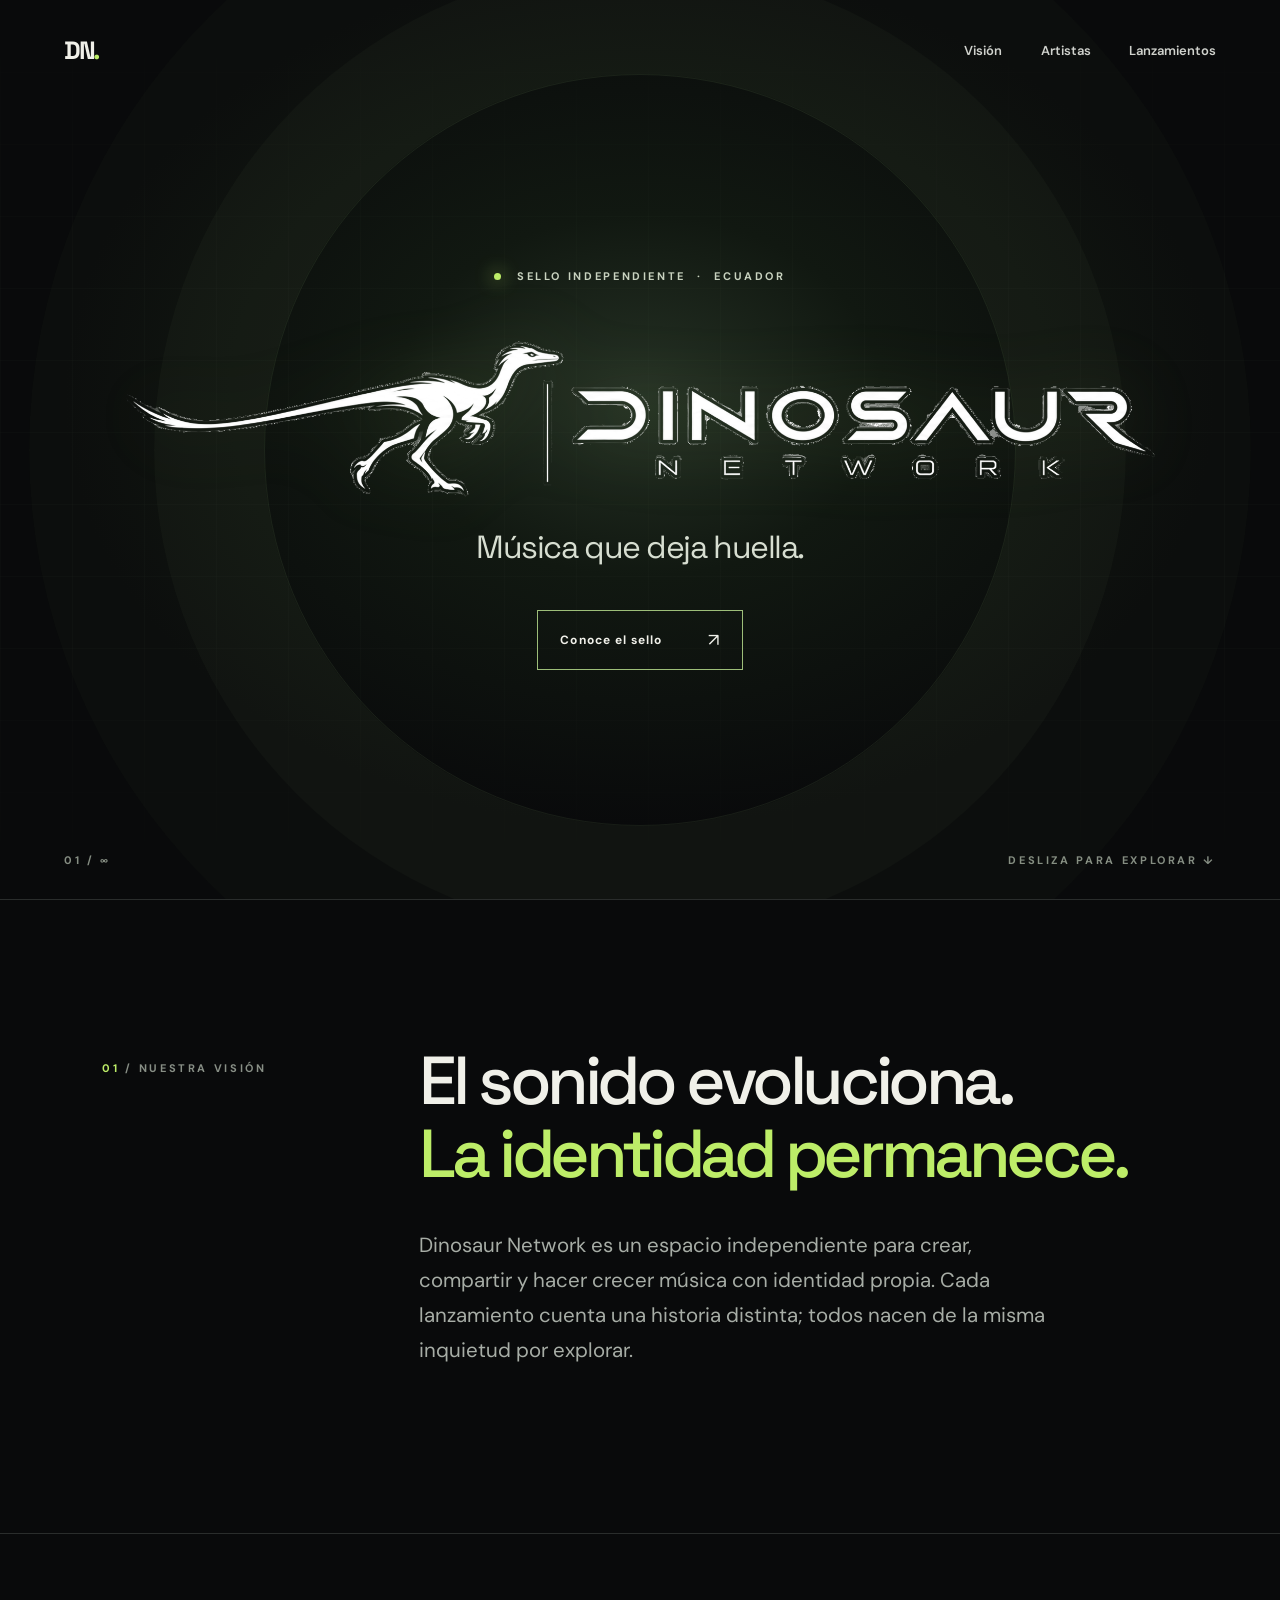
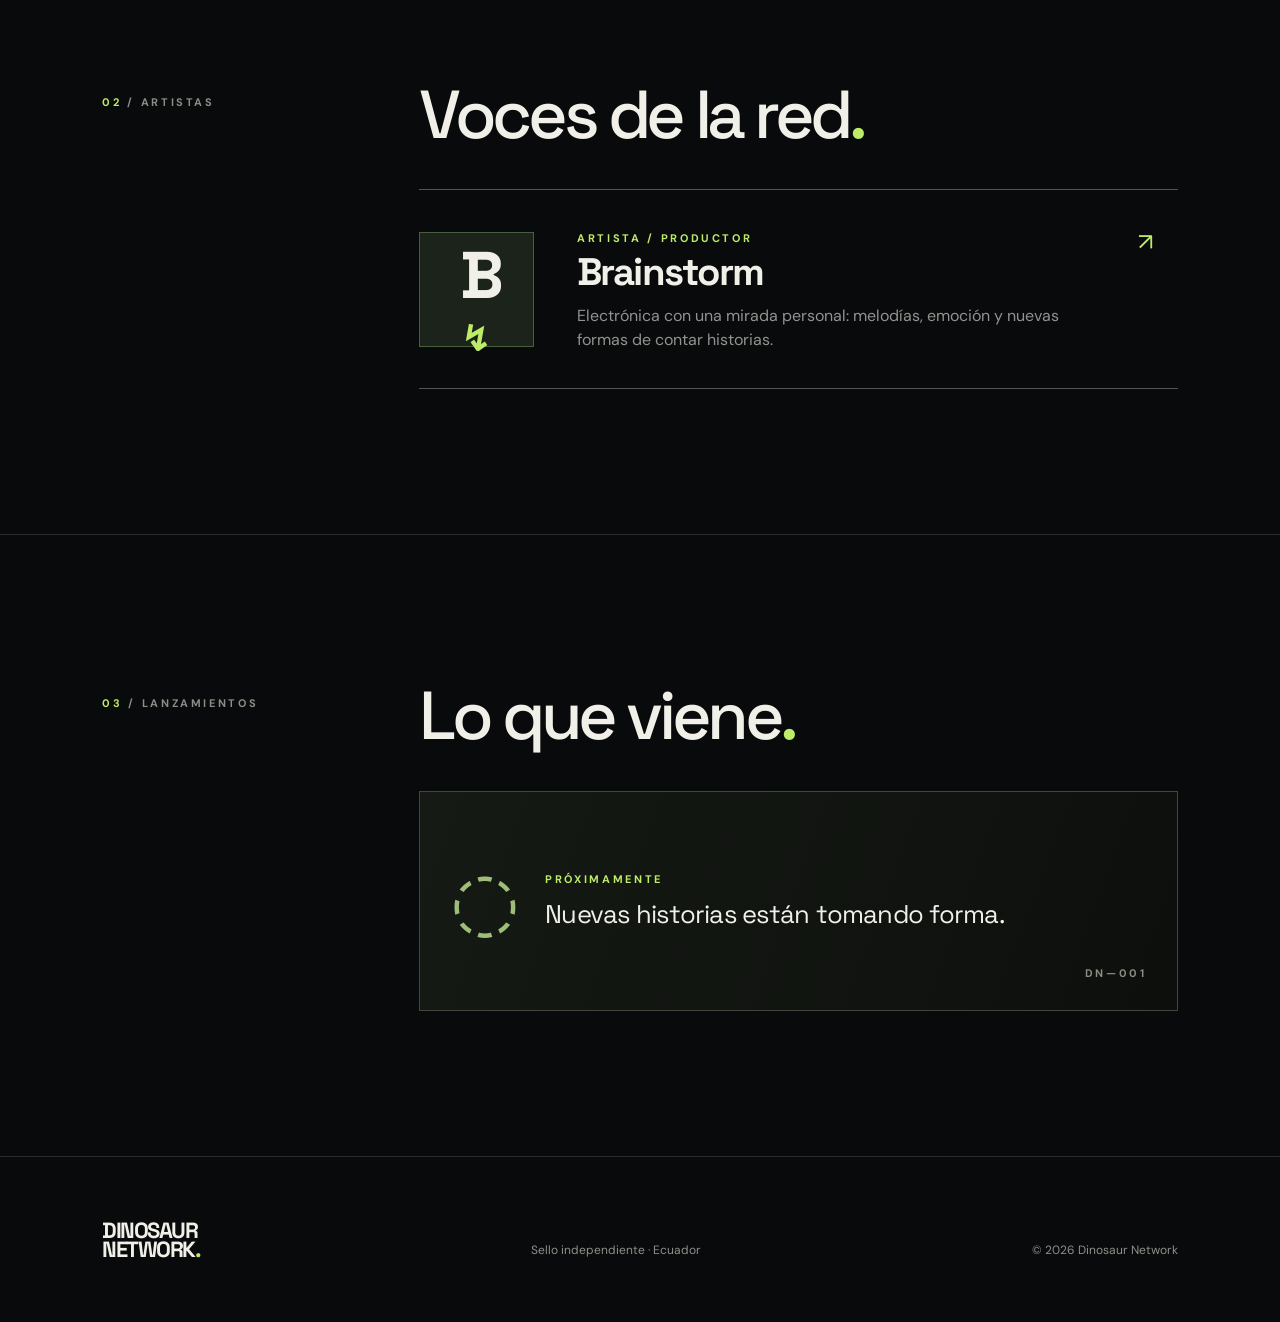
==== index.html @ eb160819 "Add files via upload" ====
<!doctype html>
<html lang="es">
<head>
  <meta charset="utf-8">
  <meta name="viewport" content="width=device-width, initial-scale=1">
  <meta name="theme-color" content="#090a0b">
  <meta name="description" content="Dinosaur Network, un sello independiente para música que deja huella.">
  <title>Dinosaur Network — Sello independiente</title>
  <link rel="icon" href="assets/favicon.svg" type="image/svg+xml">
  <link rel="stylesheet" href="styles.css">
</head>
<body>
  <header class="site-header">
    <a class="brand" href="#inicio" aria-label="Dinosaur Network, inicio">DN<span class="brand-dot">.</span></a>
    <nav aria-label="Navegación principal">
      <a href="#vision">Visión</a><a href="#artistas">Artistas</a><a href="#lanzamientos">Lanzamientos</a>
    </nav>
  </header>

  <main>
    <section class="hero" id="inicio" aria-labelledby="hero-title">
      <div class="hero-grid" aria-hidden="true"></div>
      <div class="hero-content">
        <p class="eyebrow"><span class="signal"></span> SELLO INDEPENDIENTE &nbsp;·&nbsp; ECUADOR</p>
        <h1 id="hero-title" class="sr-only">Dinosaur Network</h1>
        <img class="hero-logo" src="assets/dinosaur-network.png" alt="Dinosaur Network" width="2048" height="345">
        <p class="hero-line">Música que deja huella.</p>
        <a class="button" href="#vision">Conoce el sello <span aria-hidden="true">↗</span></a>
      </div>
      <span class="hero-index" aria-hidden="true">01 / ∞</span>
      <span class="hero-scroll" aria-hidden="true">DESLIZA PARA EXPLORAR ↓</span>
    </section>

    <section class="section vision" id="vision" aria-labelledby="vision-title">
      <div class="section-label"><span>01</span> / NUESTRA VISIÓN</div>
      <div class="section-body">
        <h2 id="vision-title">El sonido evoluciona.<br><em>La identidad permanece.</em></h2>
        <p>Dinosaur Network es un espacio independiente para crear, compartir y hacer crecer música con identidad propia. Cada lanzamiento cuenta una historia distinta; todos nacen de la misma inquietud por explorar.</p>
      </div>
    </section>

    <section class="section roster" id="artistas" aria-labelledby="artists-title">
      <div class="section-label"><span>02</span> / ARTISTAS</div>
      <div class="section-body">
        <h2 id="artists-title">Voces de la red<span class="accent">.</span></h2>
        <article class="artist-card">
          <div class="artist-mark" aria-hidden="true">B<span>↯</span></div>
          <div><span class="card-kicker">ARTISTA / PRODUCTOR</span><h3>Brainstorm</h3><p>Electrónica con una mirada personal: melodías, emoción y nuevas formas de contar historias.</p></div>
          <span class="card-arrow" aria-hidden="true">↗</span>
        </article>
      </div>
    </section>

    <section class="section releases" id="lanzamientos" aria-labelledby="releases-title">
      <div class="section-label"><span>03</span> / LANZAMIENTOS</div>
      <div class="section-body">
        <h2 id="releases-title">Lo que viene<span class="accent">.</span></h2>
        <div class="release-placeholder"><span class="release-symbol" aria-hidden="true">◌</span><div><p class="card-kicker">PRÓXIMAMENTE</p><p>Nuevas historias están tomando forma.</p></div><span class="release-number">DN—001</span></div>
      </div>
    </section>
  </main>

  <footer><a href="#inicio" class="footer-brand">DINOSAUR<br>NETWORK<span class="accent">.</span></a><span>Sello independiente · Ecuador</span><span>© <span id="year">2026</span> Dinosaur Network</span></footer>
  <script src="script.js" defer></script>
</body>
</html>
---- styles.css ----
@import url('https://fonts.googleapis.com/css2?family=DM+Sans:wght@400;500;600;700&family=Space+Grotesk:wght@400;500;600;700&display=swap');
:root{color-scheme:dark;--bg:#090a0b;--ink:#f0f0e9;--muted:#91938f;--line:#2a2d2c;--acid:#bded68}*{box-sizing:border-box}html{scroll-behavior:smooth}body{margin:0;background:var(--bg);color:var(--ink);font-family:'DM Sans',Arial,sans-serif}a{color:inherit;text-decoration:none}a:focus-visible{outline:2px solid var(--acid);outline-offset:5px}.sr-only{position:absolute;width:1px;height:1px;padding:0;margin:-1px;overflow:hidden;clip:rect(0,0,0,0);white-space:nowrap;border:0}.site-header{position:absolute;z-index:2;top:0;left:0;width:100%;display:flex;justify-content:space-between;align-items:center;padding:34px clamp(24px,5vw,80px)}.brand{font-family:'Space Grotesk',sans-serif;font-size:25px;font-weight:700;letter-spacing:-.1em}.brand-dot,.accent{color:var(--acid)}nav{display:flex;gap:clamp(20px,3vw,48px);font-size:13px;font-weight:600;color:#d0d2cd}nav a:hover{color:var(--acid)}.hero{min-height:760px;min-height:100svh;position:relative;display:grid;align-items:center;overflow:hidden;border-bottom:1px solid var(--line);padding:140px clamp(24px,8vw,140px) 100px;background:radial-gradient(ellipse 45% 48% at 50% 44%,#253124 0%,#111811 42%,transparent 100%),var(--bg)}.hero-grid{position:absolute;inset:0;opacity:.22;background-image:linear-gradient(#60715a30 1px,transparent 1px),linear-gradient(90deg,#60715a30 1px,transparent 1px);background-size:72px 72px;mask-image:linear-gradient(to bottom,transparent,#000 30%,#000 70%,transparent)}.hero:after{content:'';position:absolute;width:60vw;height:60vw;max-width:750px;max-height:750px;border:1px solid #b9e99816;border-radius:50%;top:50%;left:50%;transform:translate(-50%,-50%);box-shadow:0 0 0 110px #b9e99806,0 0 0 235px #b9e99804;pointer-events:none}.hero-content{position:relative;z-index:1;width:min(100%,1050px);margin:auto;text-align:center}.eyebrow,.section-label,.card-kicker,.hero-index,.hero-scroll,.release-number{font-size:11px;font-weight:700;letter-spacing:.24em}.eyebrow{color:#c8d2bf;margin:0 0 48px}.signal{display:inline-block;width:7px;height:7px;border-radius:50%;background:var(--acid);margin-right:10px;box-shadow:0 0 18px var(--acid)}.hero-logo{display:block;width:100%;height:auto;filter:drop-shadow(0 0 35px #a3cc7130)}.hero-line{font-family:'Space Grotesk',sans-serif;font-size:clamp(19px,2.7vw,32px);letter-spacing:-.045em;color:#d7ded1;margin:20px 0 43px}.button{display:inline-flex;align-items:center;gap:45px;border:1px solid #9dbe79;padding:17px 22px;font-size:12px;font-weight:700;letter-spacing:.09em;transition:background .2s,color .2s}.button:hover{background:var(--acid);color:#101510}.button span{font-size:18px;font-weight:400}.hero-index,.hero-scroll{position:absolute;bottom:32px;color:#858d82}.hero-index{left:clamp(24px,5vw,80px)}.hero-scroll{right:clamp(24px,5vw,80px)}.section{display:grid;grid-template-columns:minmax(190px,1fr) minmax(0,3fr);gap:5vw;max-width:1600px;margin:auto;padding:145px clamp(24px,8vw,140px);border-bottom:1px solid var(--line)}.section-label{padding-top:16px;color:#888f86;white-space:nowrap}.section-label span{color:var(--acid)}.section h2{font-family:'Space Grotesk',sans-serif;font-size:clamp(38px,5.3vw,76px);letter-spacing:-.065em;line-height:1.07;font-weight:500;margin:0 0 38px}.vision h2 em{font-style:normal;color:var(--acid)}.vision p{max-width:640px;color:#a7ada6;font-size:clamp(17px,1.6vw,21px);line-height:1.7}.artist-card{border-top:1px solid #51564e;border-bottom:1px solid #51564e;display:grid;grid-template-columns:130px 1fr 40px;gap:28px;align-items:center;padding:36px 0}.artist-mark{width:115px;height:115px;background:#1c231b;border:1px solid #485e3e;display:grid;place-items:center;font-family:'Space Grotesk';font-size:66px;font-weight:700;letter-spacing:-.15em}.artist-mark span{color:var(--acid);font-size:35px;margin-left:-12px}.card-kicker{color:var(--acid);margin:0 0 12px}.artist-card h3{font-family:'Space Grotesk';font-size:clamp(30px,3vw,44px);margin:0 0 8px;letter-spacing:-.05em}.artist-card p:not(.card-kicker){color:var(--muted);line-height:1.5;margin:0;max-width:490px}.card-arrow{align-self:start;color:var(--acid);font-size:24px}.release-placeholder{min-height:220px;border:1px solid #41473e;padding:30px;display:flex;gap:25px;align-items:center;background:linear-gradient(110deg,#151a14,#0d0f0c)}.release-symbol{font-size:80px;font-weight:300;color:#9dbd78}.release-placeholder p:not(.card-kicker){font-family:'Space Grotesk';font-size:clamp(20px,2vw,28px);margin:0;letter-spacing:-.03em}.release-number{margin-left:auto;align-self:flex-end;color:#868f80;white-space:nowrap}footer{display:flex;justify-content:space-between;align-items:end;gap:24px;padding:64px clamp(24px,8vw,140px);font-size:12px;color:#8c928b}.footer-brand{font-family:'Space Grotesk';font-size:22px;line-height:.85;font-weight:700;letter-spacing:-.07em;color:var(--ink)}@media(max-width:750px){.site-header{padding:25px 24px}nav{gap:14px;font-size:11px}nav a:first-child{display:none}.hero{min-height:680px;min-height:100svh;padding:130px 24px 80px}.eyebrow{font-size:9px;letter-spacing:.14em;margin-bottom:30px}.hero-line{margin:22px 0 34px}.hero-scroll{display:none}.section{display:block;padding:90px 24px}.section-label{margin-bottom:35px}.artist-card{grid-template-columns:75px 1fr;gap:18px}.artist-mark{width:75px;height:75px;font-size:44px}.artist-mark span{font-size:24px}.card-arrow{display:none}.release-placeholder{padding:20px;gap:15px}.release-symbol{font-size:50px}.release-number{display:none}footer{padding:50px 24px;display:grid;gap:28px}}@media(prefers-reduced-motion:reduce){html{scroll-behavior:auto}.button{transition:none}}
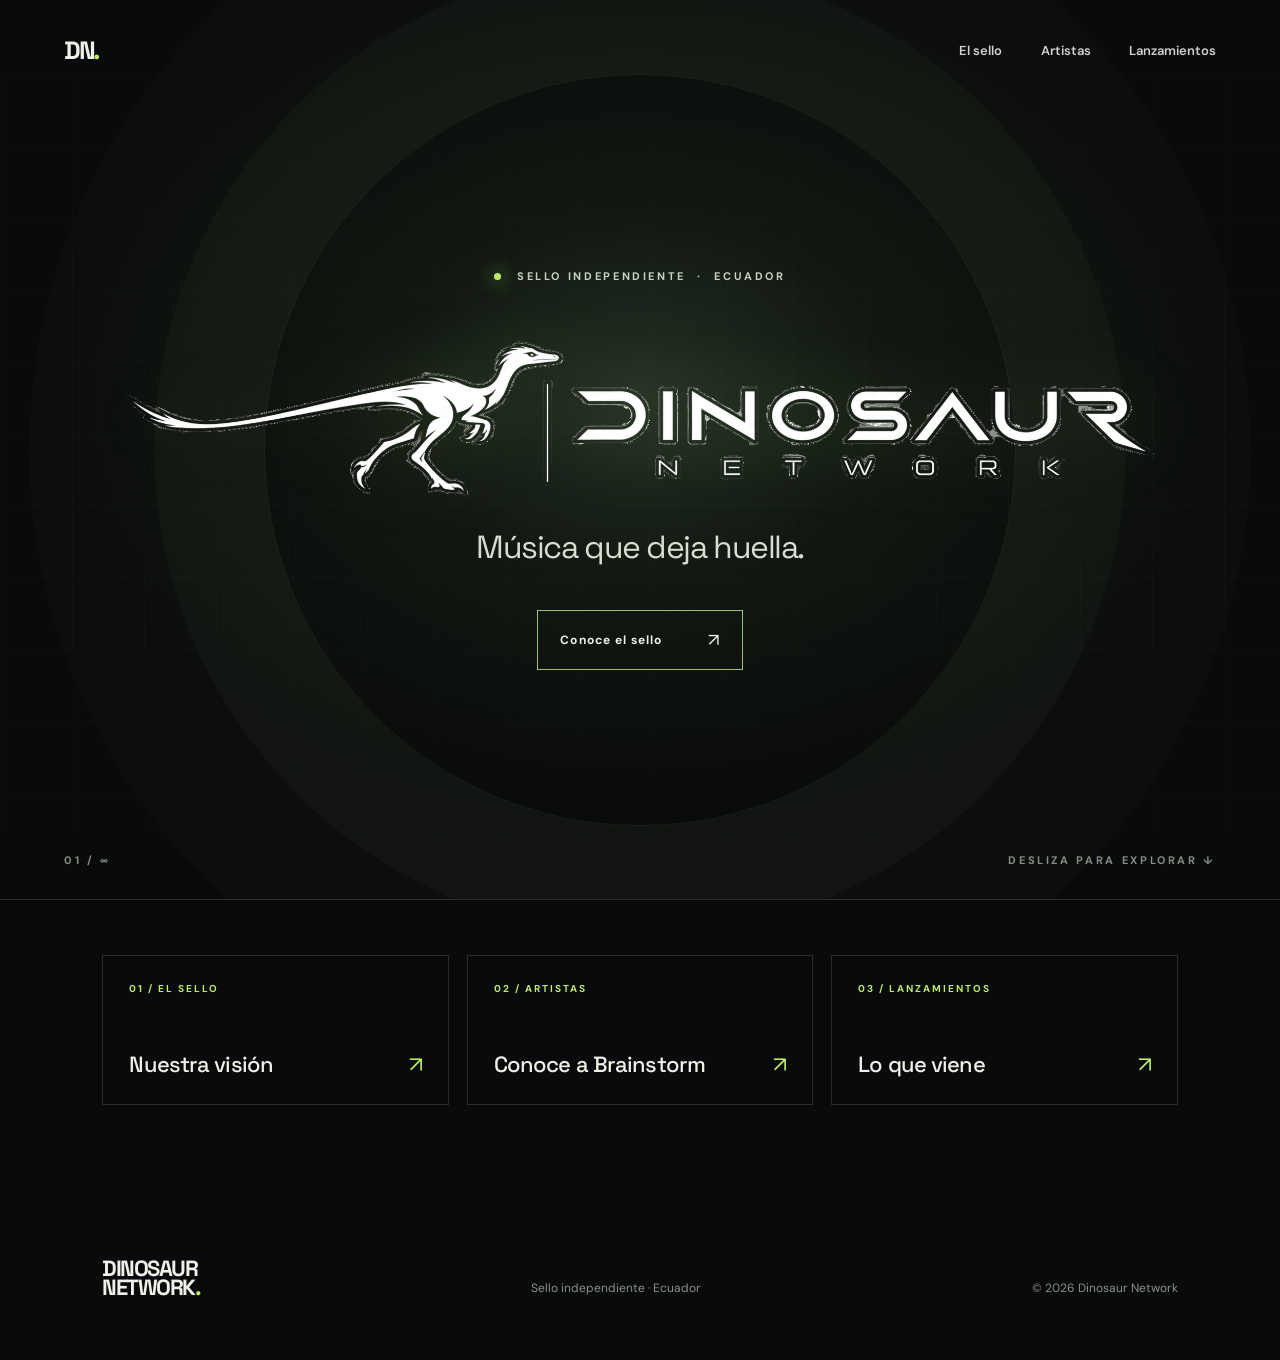
==== commit b87641c6: "Add files via upload" ====
--- a/index.html
+++ b/index.html
@@ -11,9 +11,9 @@
 </head>
 <body>
   <header class="site-header">
-    <a class="brand" href="#inicio" aria-label="Dinosaur Network, inicio">DN<span class="brand-dot">.</span></a>
+    <a class="brand" href="index.html" aria-label="Dinosaur Network, inicio">DN<span class="brand-dot">.</span></a>
     <nav aria-label="Navegación principal">
-      <a href="#vision">Visión</a><a href="#artistas">Artistas</a><a href="#lanzamientos">Lanzamientos</a>
+      <a href="sello.html">El sello</a><a href="artistas.html">Artistas</a><a href="lanzamientos.html">Lanzamientos</a>
     </nav>
   </header>
 
@@ -25,42 +25,19 @@
         <h1 id="hero-title" class="sr-only">Dinosaur Network</h1>
         <img class="hero-logo" src="assets/dinosaur-network.png" alt="Dinosaur Network" width="2048" height="345">
         <p class="hero-line">Música que deja huella.</p>
-        <a class="button" href="#vision">Conoce el sello <span aria-hidden="true">↗</span></a>
+        <a class="button" href="sello.html">Conoce el sello <span aria-hidden="true">↗</span></a>
       </div>
       <span class="hero-index" aria-hidden="true">01 / ∞</span>
       <span class="hero-scroll" aria-hidden="true">DESLIZA PARA EXPLORAR ↓</span>
     </section>
 
-    <section class="section vision" id="vision" aria-labelledby="vision-title">
-      <div class="section-label"><span>01</span> / NUESTRA VISIÓN</div>
-      <div class="section-body">
-        <h2 id="vision-title">El sonido evoluciona.<br><em>La identidad permanece.</em></h2>
-        <p>Dinosaur Network es un espacio independiente para crear, compartir y hacer crecer música con identidad propia. Cada lanzamiento cuenta una historia distinta; todos nacen de la misma inquietud por explorar.</p>
-      </div>
-    </section>
-
-    <section class="section roster" id="artistas" aria-labelledby="artists-title">
-      <div class="section-label"><span>02</span> / ARTISTAS</div>
-      <div class="section-body">
-        <h2 id="artists-title">Voces de la red<span class="accent">.</span></h2>
-        <article class="artist-card">
-          <div class="artist-mark" aria-hidden="true">B<span>↯</span></div>
-          <div><span class="card-kicker">ARTISTA / PRODUCTOR</span><h3>Brainstorm</h3><p>Electrónica con una mirada personal: melodías, emoción y nuevas formas de contar historias.</p></div>
-          <span class="card-arrow" aria-hidden="true">↗</span>
-        </article>
-      </div>
-    </section>
-
-    <section class="section releases" id="lanzamientos" aria-labelledby="releases-title">
-      <div class="section-label"><span>03</span> / LANZAMIENTOS</div>
-      <div class="section-body">
-        <h2 id="releases-title">Lo que viene<span class="accent">.</span></h2>
-        <div class="release-placeholder"><span class="release-symbol" aria-hidden="true">◌</span><div><p class="card-kicker">PRÓXIMAMENTE</p><p>Nuevas historias están tomando forma.</p></div><span class="release-number">DN—001</span></div>
-      </div>
-    </section>
+    <div class="home-links" aria-label="Explorar Dinosaur Network">
+      <a href="sello.html"><span>01 / EL SELLO</span><strong>Nuestra visión</strong><b aria-hidden="true">↗</b></a>
+      <a href="artistas.html"><span>02 / ARTISTAS</span><strong>Conoce a Brainstorm</strong><b aria-hidden="true">↗</b></a>
+      <a href="lanzamientos.html"><span>03 / LANZAMIENTOS</span><strong>Lo que viene</strong><b aria-hidden="true">↗</b></a>
+    </div>
   </main>
-
-  <footer><a href="#inicio" class="footer-brand">DINOSAUR<br>NETWORK<span class="accent">.</span></a><span>Sello independiente · Ecuador</span><span>© <span id="year">2026</span> Dinosaur Network</span></footer>
+  <footer><a href="index.html" class="footer-brand">DINOSAUR<br>NETWORK<span class="accent">.</span></a><span>Sello independiente · Ecuador</span><span>© <span id="year">2026</span> Dinosaur Network</span></footer>
   <script src="script.js" defer></script>
 </body>
 </html>
--- a/styles.css
+++ b/styles.css
@@ -1,2 +1,5 @@
 @import url('https://fonts.googleapis.com/css2?family=DM+Sans:wght@400;500;600;700&family=Space+Grotesk:wght@400;500;600;700&display=swap');
 :root{color-scheme:dark;--bg:#090a0b;--ink:#f0f0e9;--muted:#91938f;--line:#2a2d2c;--acid:#bded68}*{box-sizing:border-box}html{scroll-behavior:smooth}body{margin:0;background:var(--bg);color:var(--ink);font-family:'DM Sans',Arial,sans-serif}a{color:inherit;text-decoration:none}a:focus-visible{outline:2px solid var(--acid);outline-offset:5px}.sr-only{position:absolute;width:1px;height:1px;padding:0;margin:-1px;overflow:hidden;clip:rect(0,0,0,0);white-space:nowrap;border:0}.site-header{position:absolute;z-index:2;top:0;left:0;width:100%;display:flex;justify-content:space-between;align-items:center;padding:34px clamp(24px,5vw,80px)}.brand{font-family:'Space Grotesk',sans-serif;font-size:25px;font-weight:700;letter-spacing:-.1em}.brand-dot,.accent{color:var(--acid)}nav{display:flex;gap:clamp(20px,3vw,48px);font-size:13px;font-weight:600;color:#d0d2cd}nav a:hover{color:var(--acid)}.hero{min-height:760px;min-height:100svh;position:relative;display:grid;align-items:center;overflow:hidden;border-bottom:1px solid var(--line);padding:140px clamp(24px,8vw,140px) 100px;background:radial-gradient(ellipse 45% 48% at 50% 44%,#253124 0%,#111811 42%,transparent 100%),var(--bg)}.hero-grid{position:absolute;inset:0;opacity:.22;background-image:linear-gradient(#60715a30 1px,transparent 1px),linear-gradient(90deg,#60715a30 1px,transparent 1px);background-size:72px 72px;mask-image:linear-gradient(to bottom,transparent,#000 30%,#000 70%,transparent)}.hero:after{content:'';position:absolute;width:60vw;height:60vw;max-width:750px;max-height:750px;border:1px solid #b9e99816;border-radius:50%;top:50%;left:50%;transform:translate(-50%,-50%);box-shadow:0 0 0 110px #b9e99806,0 0 0 235px #b9e99804;pointer-events:none}.hero-content{position:relative;z-index:1;width:min(100%,1050px);margin:auto;text-align:center}.eyebrow,.section-label,.card-kicker,.hero-index,.hero-scroll,.release-number{font-size:11px;font-weight:700;letter-spacing:.24em}.eyebrow{color:#c8d2bf;margin:0 0 48px}.signal{display:inline-block;width:7px;height:7px;border-radius:50%;background:var(--acid);margin-right:10px;box-shadow:0 0 18px var(--acid)}.hero-logo{display:block;width:100%;height:auto;filter:drop-shadow(0 0 35px #a3cc7130)}.hero-line{font-family:'Space Grotesk',sans-serif;font-size:clamp(19px,2.7vw,32px);letter-spacing:-.045em;color:#d7ded1;margin:20px 0 43px}.button{display:inline-flex;align-items:center;gap:45px;border:1px solid #9dbe79;padding:17px 22px;font-size:12px;font-weight:700;letter-spacing:.09em;transition:background .2s,color .2s}.button:hover{background:var(--acid);color:#101510}.button span{font-size:18px;font-weight:400}.hero-index,.hero-scroll{position:absolute;bottom:32px;color:#858d82}.hero-index{left:clamp(24px,5vw,80px)}.hero-scroll{right:clamp(24px,5vw,80px)}.section{display:grid;grid-template-columns:minmax(190px,1fr) minmax(0,3fr);gap:5vw;max-width:1600px;margin:auto;padding:145px clamp(24px,8vw,140px);border-bottom:1px solid var(--line)}.section-label{padding-top:16px;color:#888f86;white-space:nowrap}.section-label span{color:var(--acid)}.section h2{font-family:'Space Grotesk',sans-serif;font-size:clamp(38px,5.3vw,76px);letter-spacing:-.065em;line-height:1.07;font-weight:500;margin:0 0 38px}.vision h2 em{font-style:normal;color:var(--acid)}.vision p{max-width:640px;color:#a7ada6;font-size:clamp(17px,1.6vw,21px);line-height:1.7}.artist-card{border-top:1px solid #51564e;border-bottom:1px solid #51564e;display:grid;grid-template-columns:130px 1fr 40px;gap:28px;align-items:center;padding:36px 0}.artist-mark{width:115px;height:115px;background:#1c231b;border:1px solid #485e3e;display:grid;place-items:center;font-family:'Space Grotesk';font-size:66px;font-weight:700;letter-spacing:-.15em}.artist-mark span{color:var(--acid);font-size:35px;margin-left:-12px}.card-kicker{color:var(--acid);margin:0 0 12px}.artist-card h3{font-family:'Space Grotesk';font-size:clamp(30px,3vw,44px);margin:0 0 8px;letter-spacing:-.05em}.artist-card p:not(.card-kicker){color:var(--muted);line-height:1.5;margin:0;max-width:490px}.card-arrow{align-self:start;color:var(--acid);font-size:24px}.release-placeholder{min-height:220px;border:1px solid #41473e;padding:30px;display:flex;gap:25px;align-items:center;background:linear-gradient(110deg,#151a14,#0d0f0c)}.release-symbol{font-size:80px;font-weight:300;color:#9dbd78}.release-placeholder p:not(.card-kicker){font-family:'Space Grotesk';font-size:clamp(20px,2vw,28px);margin:0;letter-spacing:-.03em}.release-number{margin-left:auto;align-self:flex-end;color:#868f80;white-space:nowrap}footer{display:flex;justify-content:space-between;align-items:end;gap:24px;padding:64px clamp(24px,8vw,140px);font-size:12px;color:#8c928b}.footer-brand{font-family:'Space Grotesk';font-size:22px;line-height:.85;font-weight:700;letter-spacing:-.07em;color:var(--ink)}@media(max-width:750px){.site-header{padding:25px 24px}nav{gap:14px;font-size:11px}nav a:first-child{display:none}.hero{min-height:680px;min-height:100svh;padding:130px 24px 80px}.eyebrow{font-size:9px;letter-spacing:.14em;margin-bottom:30px}.hero-line{margin:22px 0 34px}.hero-scroll{display:none}.section{display:block;padding:90px 24px}.section-label{margin-bottom:35px}.artist-card{grid-template-columns:75px 1fr;gap:18px}.artist-mark{width:75px;height:75px;font-size:44px}.artist-mark span{font-size:24px}.card-arrow{display:none}.release-placeholder{padding:20px;gap:15px}.release-symbol{font-size:50px}.release-number{display:none}footer{padding:50px 24px;display:grid;gap:28px}}@media(prefers-reduced-motion:reduce){html{scroll-behavior:auto}.button{transition:none}}
+
+/* Navegación entre páginas */
+nav a[aria-current="page"]{color:var(--acid)}.home-links{max-width:1600px;margin:auto;display:grid;grid-template-columns:repeat(3,1fr);padding:55px clamp(24px,8vw,140px) 90px;gap:18px}.home-links a{min-height:150px;border:1px solid var(--line);padding:26px;display:flex;flex-direction:column;justify-content:space-between;position:relative;transition:border-color .2s,background .2s}.home-links a:hover{border-color:var(--acid);background:#151c13}.home-links span{font-size:10px;letter-spacing:.2em;color:var(--acid);font-weight:700}.home-links strong{font-family:'Space Grotesk';font-size:22px;font-weight:500;letter-spacing:-.04em;padding-right:25px}.home-links b{position:absolute;right:25px;bottom:25px;font-size:22px;color:var(--acid);font-weight:400}.inner-header{position:relative;border-bottom:1px solid var(--line)}.inner-main{max-width:1300px;min-height:calc(100svh - 260px);margin:auto;padding:75px clamp(24px,8vw,140px) 130px}.back-link{display:inline-block;font-size:12px;color:var(--muted);margin-bottom:100px}.back-link:hover{color:var(--acid)}.inner-main .eyebrow{margin-bottom:22px}.inner-main h1{font-family:'Space Grotesk';font-size:clamp(48px,7vw,100px);font-weight:500;line-height:1.03;letter-spacing:-.07em;margin:0 0 55px}.inner-main h1 em{font-style:normal;color:var(--acid)}.inner-rule{border-top:1px solid #51564e;margin-bottom:45px}.lead{font-family:'Space Grotesk';font-size:clamp(23px,3vw,38px);max-width:760px;letter-spacing:-.04em;line-height:1.25}.body-copy{color:#a7ada6;font-size:18px;line-height:1.7;max-width:620px;margin:25px 0 45px}.inner-main .artist-card{max-width:950px}.inner-main .artist-card h2{font-family:'Space Grotesk';font-size:clamp(30px,4vw,54px);margin:0 0 8px;letter-spacing:-.05em}.next-button{margin-top:55px}.inner-main .release-placeholder{max-width:950px}.release-note{font-size:15px;margin-top:35px}@media(max-width:750px){.home-links{grid-template-columns:1fr;padding:35px 24px 70px}.home-links a{min-height:125px}.inner-main{padding:48px 24px 90px}.back-link{margin-bottom:80px}.inner-main h1{margin-bottom:40px}.inner-main .artist-card{grid-template-columns:75px 1fr}}
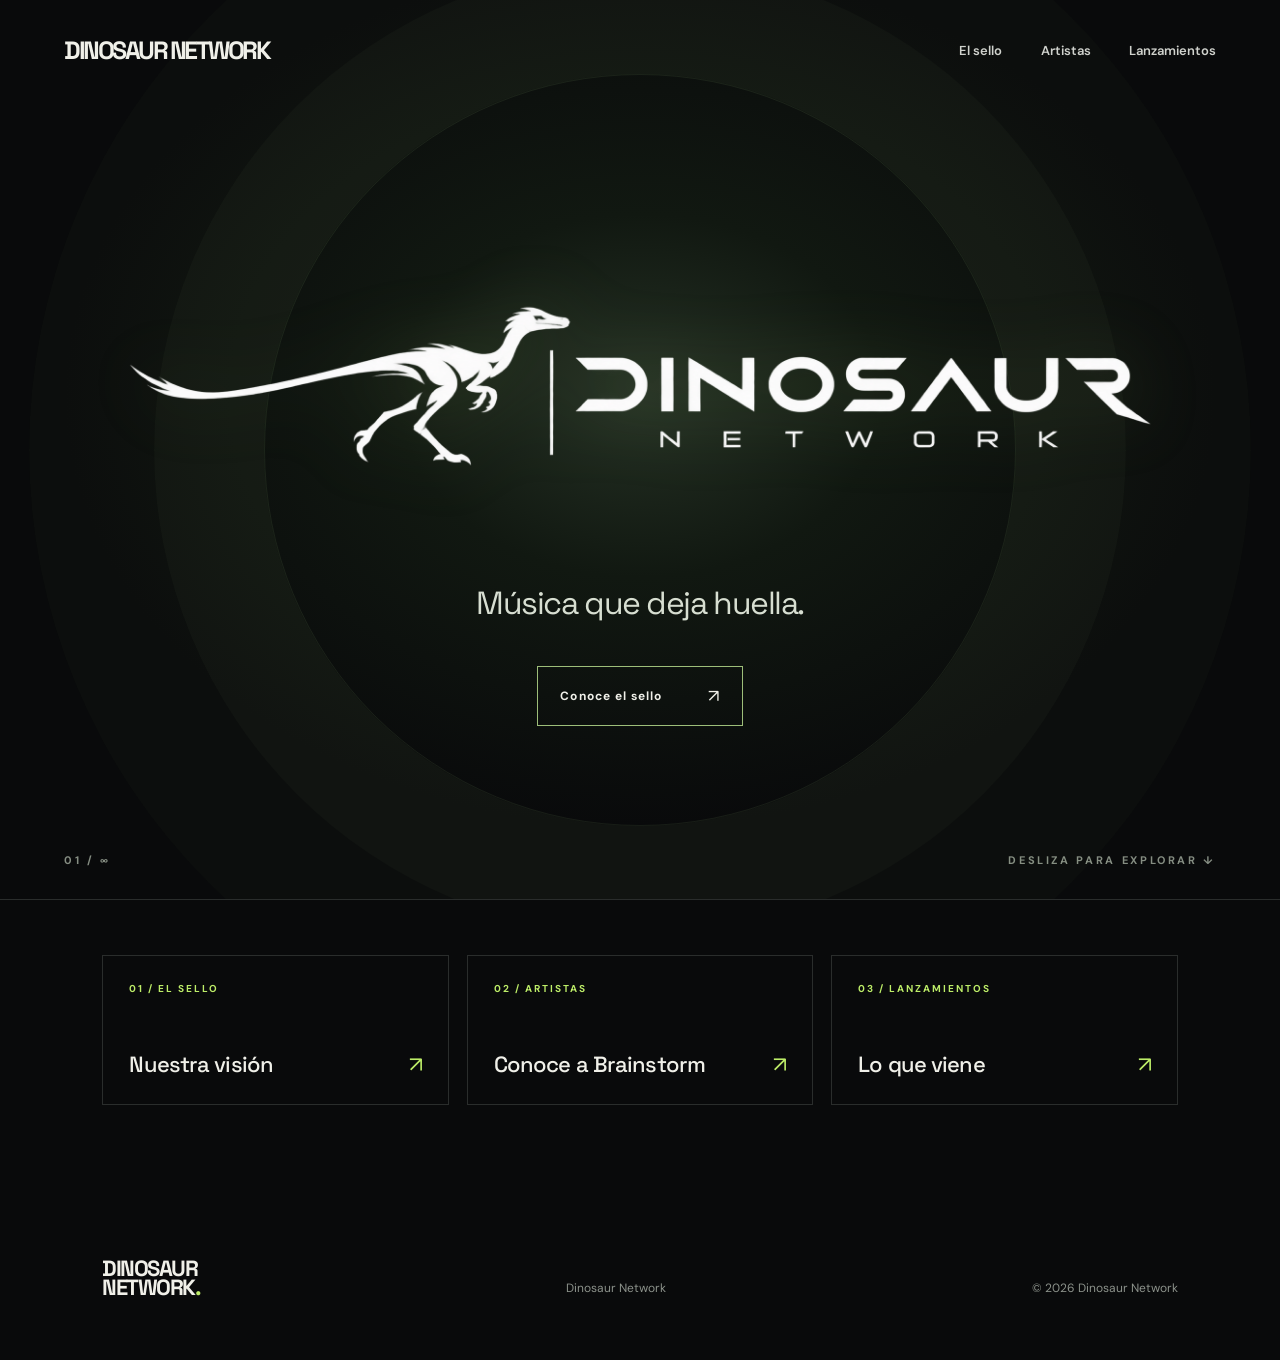
==== commit 82aa161e: "Add files via upload" ====
--- a/index.html
+++ b/index.html
@@ -11,7 +11,7 @@
 </head>
 <body>
   <header class="site-header">
-    <a class="brand" href="index.html" aria-label="Dinosaur Network, inicio">DN<span class="brand-dot">.</span></a>
+    <a class="brand" href="index.html" aria-label="Dinosaur Network, inicio">DINOSAUR<span class="brand-second"> NETWORK</span></a>
     <nav aria-label="Navegación principal">
       <a href="sello.html">El sello</a><a href="artistas.html">Artistas</a><a href="lanzamientos.html">Lanzamientos</a>
     </nav>
@@ -19,9 +19,9 @@
 
   <main>
     <section class="hero" id="inicio" aria-labelledby="hero-title">
-      <div class="hero-grid" aria-hidden="true"></div>
+      
       <div class="hero-content">
-        <p class="eyebrow"><span class="signal"></span> SELLO INDEPENDIENTE &nbsp;·&nbsp; ECUADOR</p>
+        
         <h1 id="hero-title" class="sr-only">Dinosaur Network</h1>
         <img class="hero-logo" src="assets/dinosaur-network.png" alt="Dinosaur Network" width="2048" height="345">
         <p class="hero-line">Música que deja huella.</p>
@@ -37,7 +37,7 @@
       <a href="lanzamientos.html"><span>03 / LANZAMIENTOS</span><strong>Lo que viene</strong><b aria-hidden="true">↗</b></a>
     </div>
   </main>
-  <footer><a href="index.html" class="footer-brand">DINOSAUR<br>NETWORK<span class="accent">.</span></a><span>Sello independiente · Ecuador</span><span>© <span id="year">2026</span> Dinosaur Network</span></footer>
+  <footer><a href="index.html" class="footer-brand">DINOSAUR<br>NETWORK<span class="accent">.</span></a><span>Dinosaur Network</span><span>© <span id="year">2026</span> Dinosaur Network</span></footer>
   <script src="script.js" defer></script>
 </body>
 </html>
